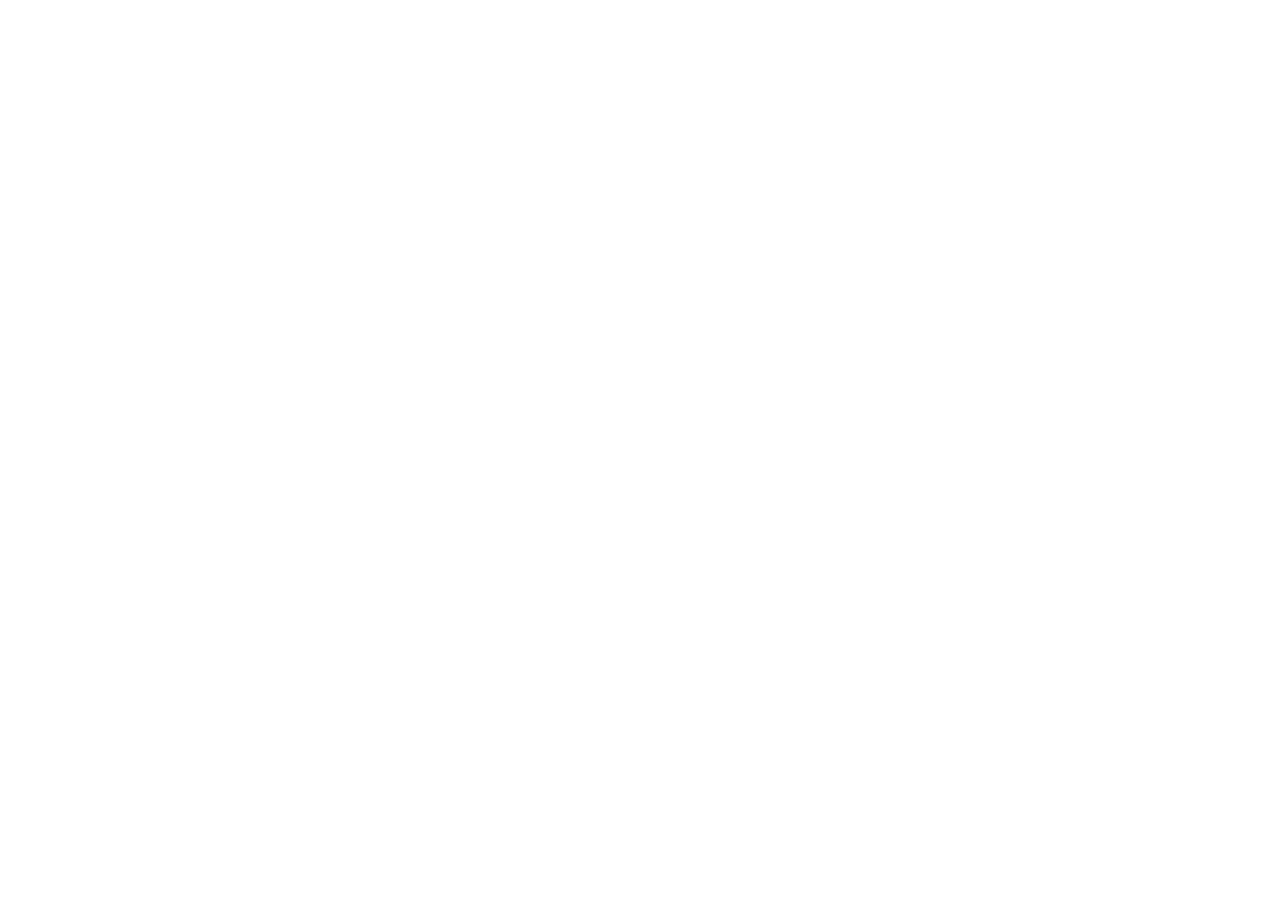
==== UI/Astro/index.html @ 7f5d5223 "create new folder for new ui" ====
<!DOCTYPE html>
<html lang="en">
<head>
    <meta charset="UTF-8">
    <meta name="viewport" content="width=device-width, initial-scale=1.0">
    <title>Astro</title>
    <link rel="stylesheet" href="style.css">
</head>
<body>
    
</body>
</html>
---- UI/Astro/style.css ----
* {
    margin: 0;
    padding: 0;
    box-sizing: border-box;
}

html, body {
    height: 100%;
    width: 100%;
}
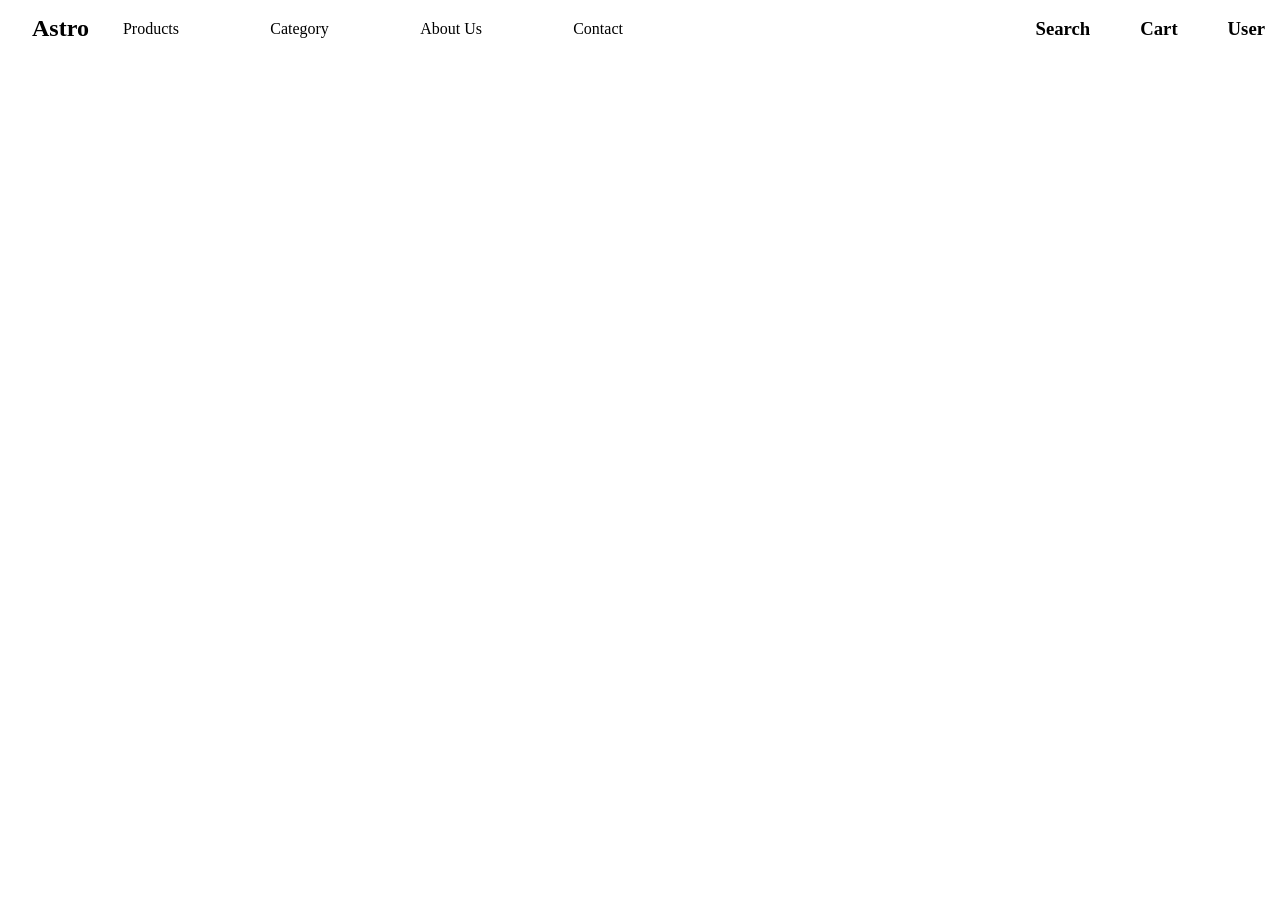
==== commit 8bbcbc6f: "complete navbar" ====
--- a/UI/Astro/index.html
+++ b/UI/Astro/index.html
@@ -7,6 +7,26 @@
     <link rel="stylesheet" href="style.css">
 </head>
 <body>
-    
+    <nav>
+        <div class="nav-left">
+            <div class="logo">
+                <h1>Astro</h1>
+            </div>
+            <div class="menu">
+                <p>Products</p>
+                <p>Category</p>
+                <p>About Us</p>
+                <p>Contact</p>
+            </div>
+        </div>
+        <div class="nav-right">
+            <div class="icon">
+                <h3>Search</h3>
+                <h3>Cart</h3>
+                <h3>User</h3>
+            </div>
+        </div>
+    </nav>
+
 </body>
 </html>
--- a/UI/Astro/style.css
+++ b/UI/Astro/style.css
@@ -9,3 +9,28 @@
     width: 100%;
 }
 
+nav{
+    display: flex;
+    justify-content: space-between;
+    align-items: center;
+    padding: 15px;
+}
+
+nav .nav-left{
+    width: 50%;
+    display: flex;
+    align-items: center;
+    justify-content: space-around;
+}
+
+.nav-left .menu{
+    width: 80%;
+    display: flex;
+    justify-content: space-between;
+    align-items: center;
+}
+
+.nav-right .icon{
+    display: flex;
+    gap: 50px;
+}
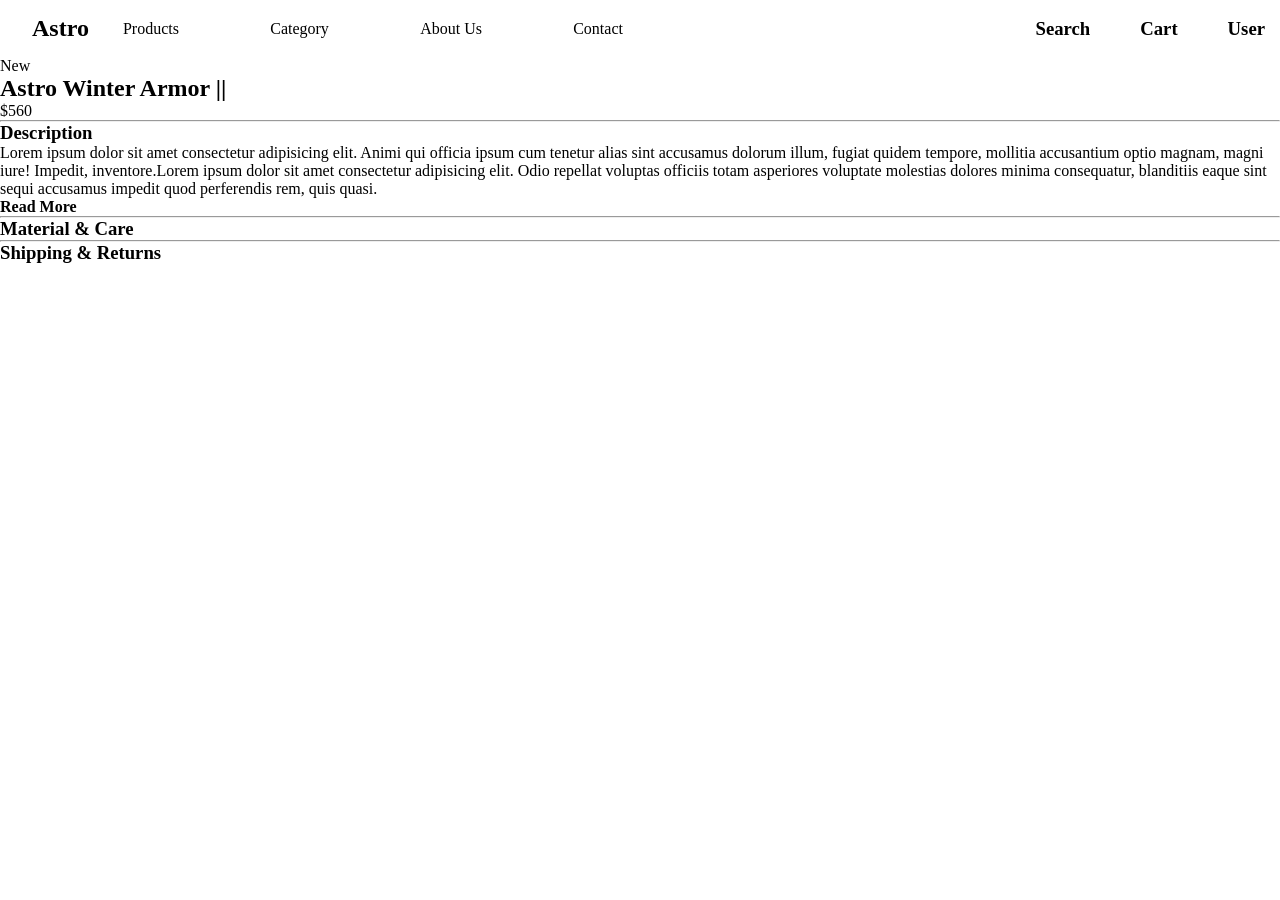
==== commit 53685e41: "create main section skeleton" ====
--- a/UI/Astro/index.html
+++ b/UI/Astro/index.html
@@ -27,6 +27,37 @@
             </div>
         </div>
     </nav>
-
+    <main>
+        <section>
+            <div class="product-detail">
+                <div class="new">
+                    <p>New</p>
+                </div>
+                <div class="product-name">
+                    <h1>Astro Winter Armor ||</h1>
+                </div>
+                <div class="product-price">
+                    <p>$560</p>
+                </div>
+                <hr>
+                <div class="product-description">
+                    <h3>Description</h3>
+                    <p>Lorem ipsum dolor sit amet consectetur adipisicing elit. Animi qui officia ipsum cum tenetur alias sint accusamus dolorum illum, fugiat quidem tempore, mollitia accusantium optio magnam, magni iure! Impedit, inventore.Lorem ipsum dolor sit amet consectetur adipisicing elit. Odio repellat voluptas officiis totam asperiores voluptate molestias dolores minima consequatur, blanditiis eaque sint sequi accusamus impedit quod perferendis rem, quis quasi.</p>
+                    <h4>Read More</h4>
+                    <hr>
+                    <h3>Material & Care</h3>
+                    <hr>
+                    <h3>Shipping & Returns</h3>
+                </div>
+            </div>
+            <div class="product">
+                <div class="product-image"></div>
+                <div class="product-fearures">
+                    
+                </div>
+            </div>
+            <div class="product-action"></div>
+        </section>
+    </main>
 </body>
 </html>
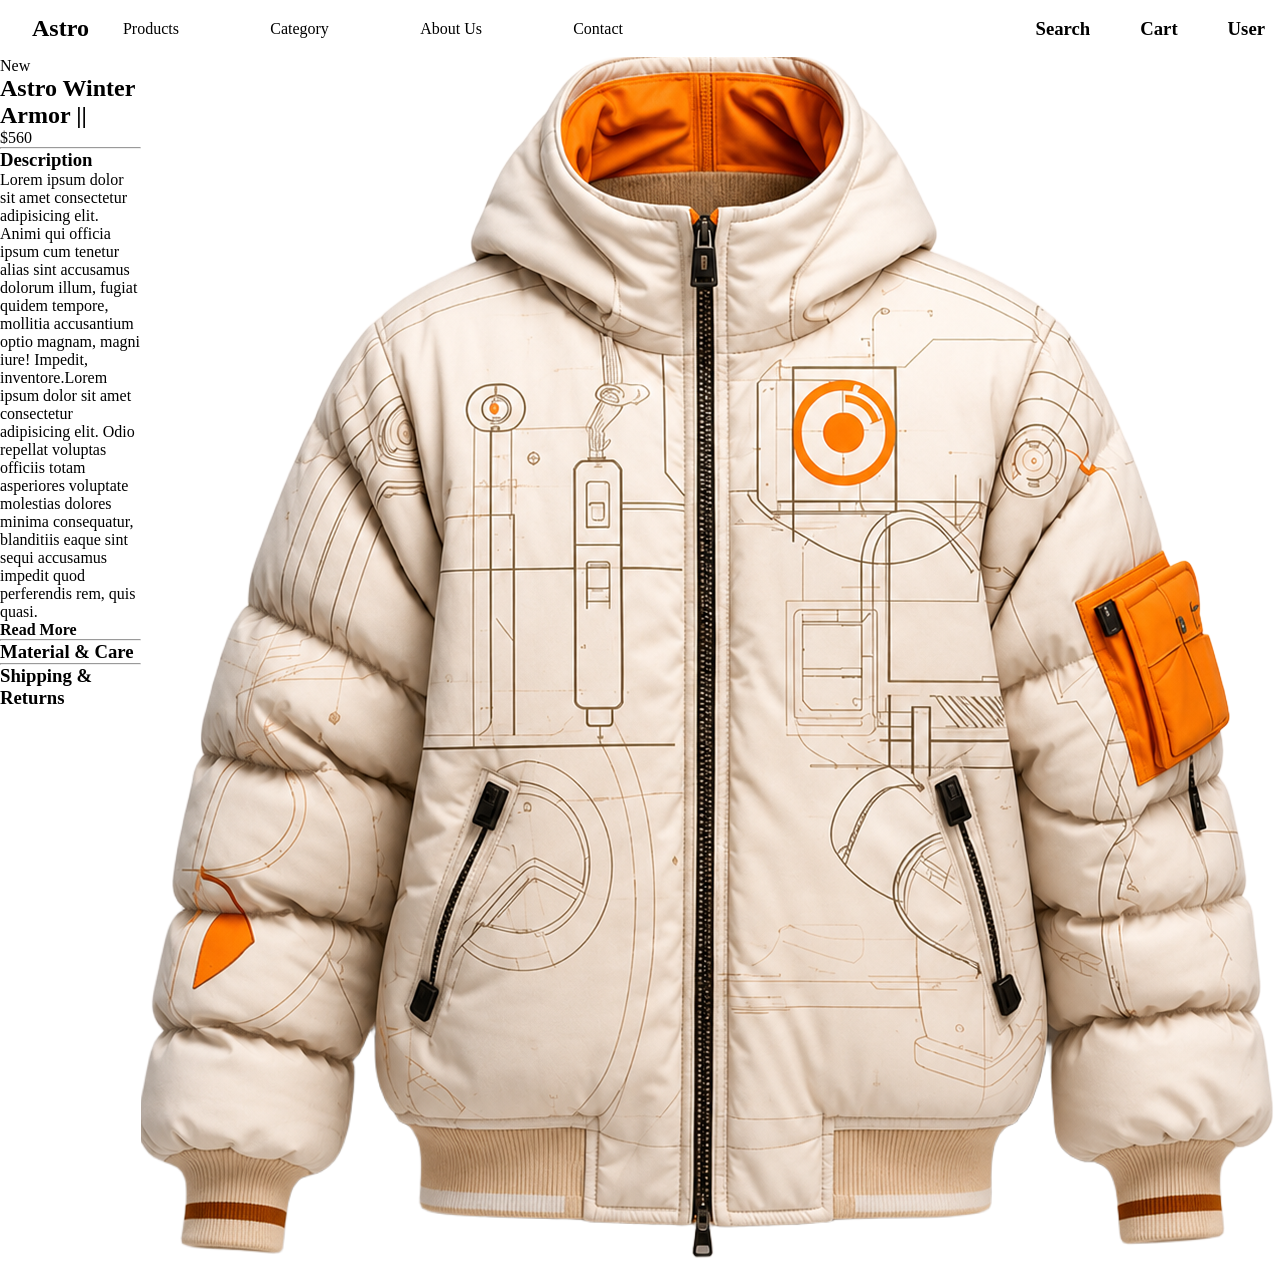
==== commit a853604c: "edit main skeleton to convert into HTML5" ====
--- a/UI/Astro/index.html
+++ b/UI/Astro/index.html
@@ -51,7 +51,9 @@
                 </div>
             </div>
             <div class="product">
-                <div class="product-image"></div>
+                <div class="product-image">
+                    <img src="assets/beige.png" alt="Main jacket">
+                </div>
                 <div class="product-fearures">
                     
                 </div>
--- a/UI/Astro/style.css
+++ b/UI/Astro/style.css
@@ -34,3 +34,7 @@
     display: flex;
     gap: 50px;
 }
+
+section{
+    display: flex;
+}
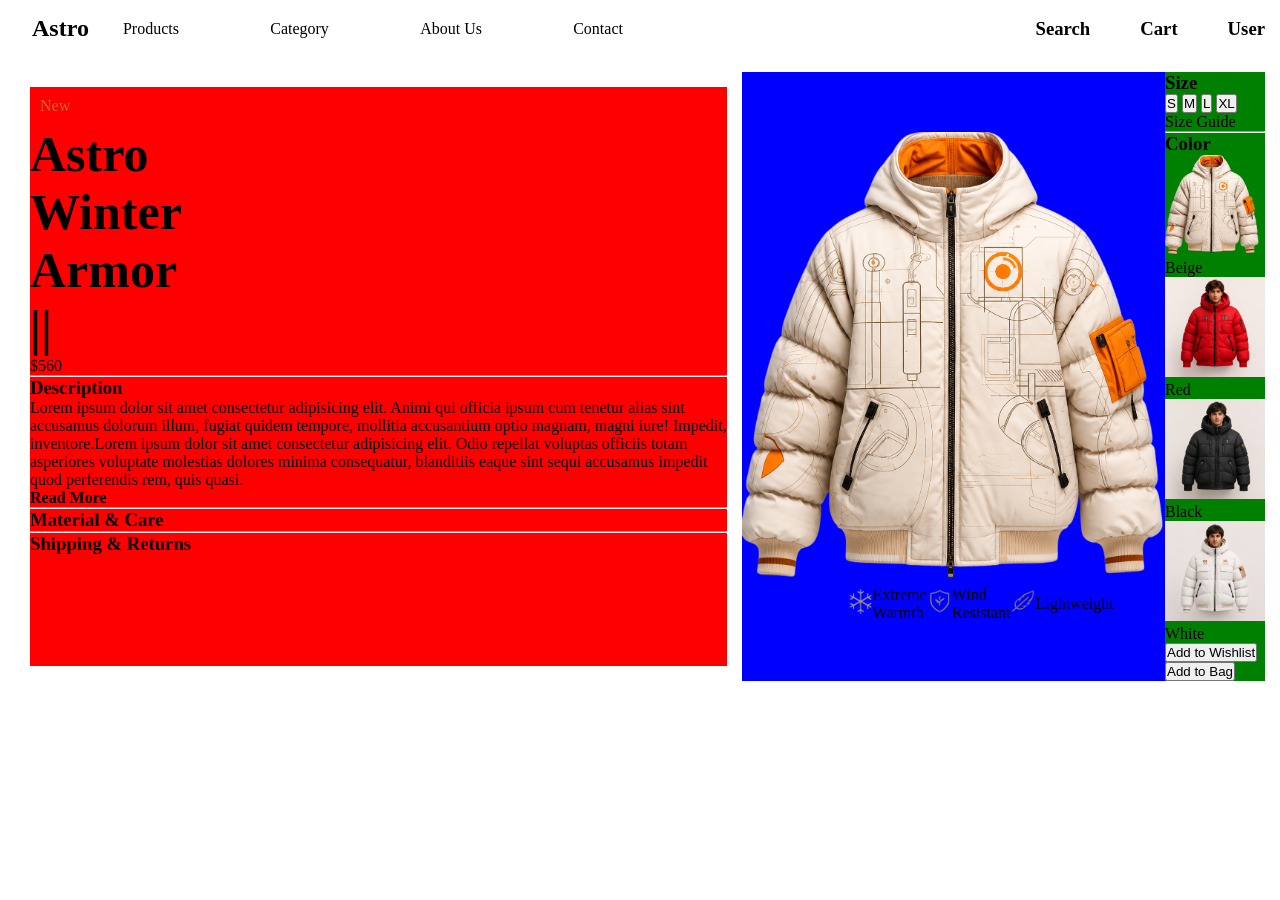
==== commit 36383a56: "edit main left side style" ====
--- a/UI/Astro/index.html
+++ b/UI/Astro/index.html
@@ -52,13 +52,91 @@
             </div>
             <div class="product">
                 <div class="product-image">
-                    <img src="assets/beige.png" alt="Main jacket">
+                    <img src="assets/beige.png" alt="Main jacket" height="450">
                 </div>
                 <div class="product-fearures">
-                    
+                    <div class="feature-icon">
+                        <img src="assets/Extreme Warmth.png" alt="Extreme Warmth" height="25">
+                    </div>
+                    <div class="feature-name">
+                        <p>Extreme Warmth</p>
+                    </div>
+                    <div class="feature-icon">
+                        <img src="assets/Wind Resistant.png" alt="Wind Resistant" height="25">
+                    </div>
+                    <div class="feature-name">
+                        <p>Wind Resistant</p>
+                    </div>
+                    <div class="feature-icon">
+                        <img src="assets/Lightweight.png" alt="Lightweight" height="25">
+                    </div>
+                    <div class="feature-name">
+                        <p>Lightweight</p>
+                    </div>
                 </div>
             </div>
-            <div class="product-action"></div>
+            <div class="product-action">
+                <div class="size">
+                    <div class="size-heading">
+                        <h3>Size</h3>
+                    </div>
+                    <div class="size-box">
+                        <button>S</button>
+                        <button>M</button>
+                        <button>L</button>
+                        <button>XL</button>
+                    </div>
+                    <div class="size-guide">
+                        <p>Size Guide</p>
+                    </div>
+                </div>
+                <hr>
+                <div class="color">
+                    <div class="color-heading">
+                        <h3>Color</h3>
+                    </div>
+                    <div class="colorbox">
+                        <div class="color-jacket">
+                            <img src="assets/beige.png" alt="beige color" height="100">
+                        </div>
+                        <div class="jacket-color">
+                            <p>Beige</p>
+                        </div>
+                    </div>
+                    <div class="colorbox">
+                        <div class="color-jacket">
+                            <img src="assets/red.png" alt="red color" height="100">
+                        </div>
+                        <div class="jacket-color">
+                            <p>Red</p>
+                        </div>
+                    </div>
+                    <div class="colorbox">
+                        <div class="color-jacket">
+                            <img src="assets/black.png" alt="black color" height="100">
+                        </div>
+                        <div class="jacket-color">
+                            <p>Black</p>
+                        </div>
+                    </div>
+                    <div class="colorbox">
+                        <div class="color-jacket">
+                            <img src="assets/white.png" alt="white color" height="100">
+                        </div>
+                        <div class="jacket-color">
+                            <p>White</p>
+                        </div>
+                    </div>
+                </div>
+                <div class="function">
+                    <div class="wishlist">
+                        <button>Add to Wishlist</button>
+                    </div>
+                    <div class="cart">
+                        <button>Add to Bag</button>
+                    </div>
+                </div>
+            </div>
         </section>
     </main>
 </body>
--- a/UI/Astro/style.css
+++ b/UI/Astro/style.css
@@ -37,4 +37,48 @@
 
 section{
     display: flex;
+    padding: 15px;
+}
+
+.product-detail{
+    background-color: red;
+    margin: 15px;
+}
+
+.new{
+    width: fit-content;
+    margin: 10px;
+}
+
+.new p{
+    color: #ca6630;
+}
+
+.product-name{
+    width: 20%;
+}
+
+.product-name h1{
+    font-size: 50px;
+}
+
+
+
+.product{
+    background-color: blue;
+    display: flex;
+    flex-direction: column;
+    justify-content: center;
+    align-items: center;
+}
+
+.product-fearures{
+    display: flex;
+    width: 50%;
+    justify-content: space-between;
+    align-items: center;
+}
+
+.product-action{
+    background-color: green;
 }
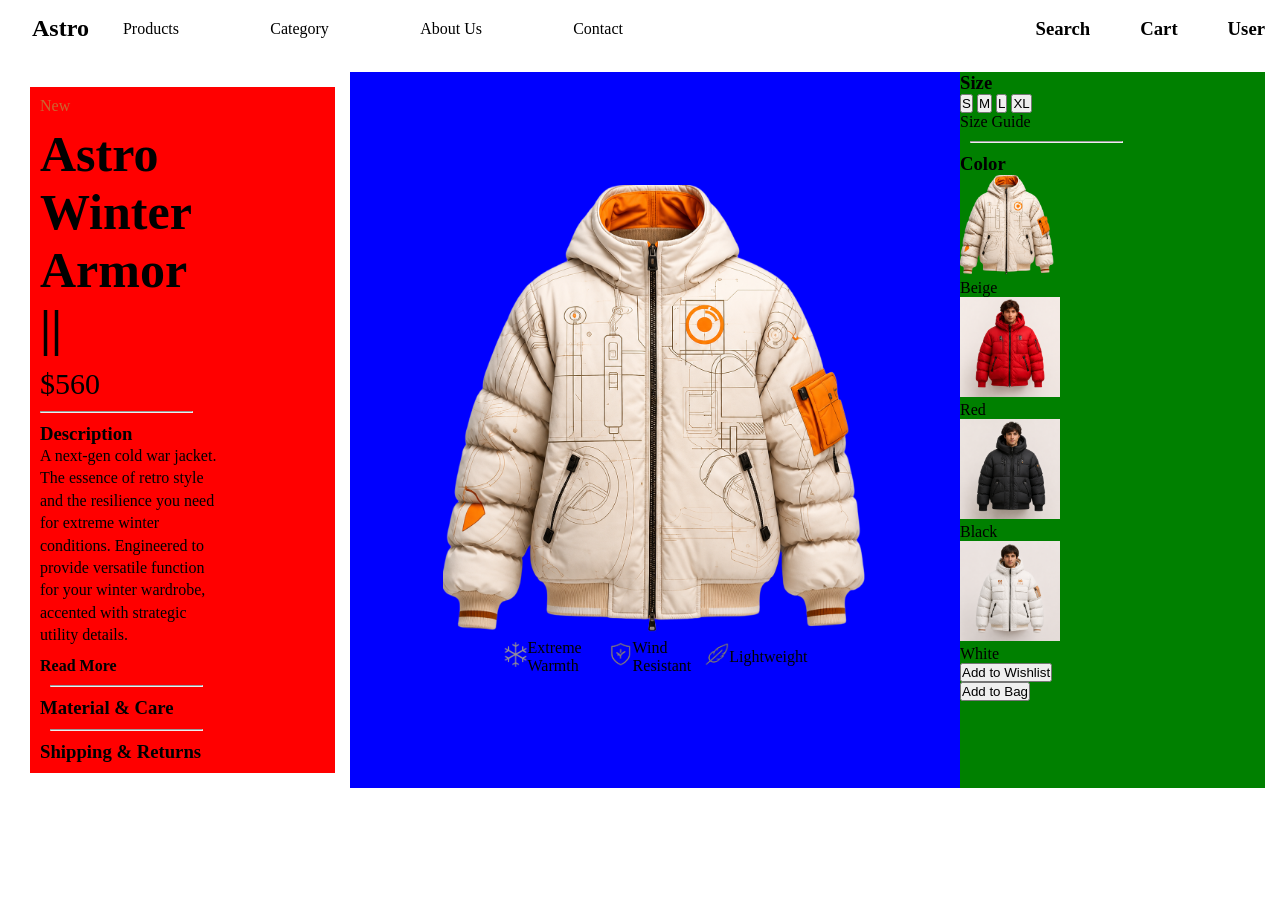
==== commit d6d53bb7: "complete main left side" ====
--- a/UI/Astro/index.html
+++ b/UI/Astro/index.html
@@ -42,7 +42,7 @@
                 <hr>
                 <div class="product-description">
                     <h3>Description</h3>
-                    <p>Lorem ipsum dolor sit amet consectetur adipisicing elit. Animi qui officia ipsum cum tenetur alias sint accusamus dolorum illum, fugiat quidem tempore, mollitia accusantium optio magnam, magni iure! Impedit, inventore.Lorem ipsum dolor sit amet consectetur adipisicing elit. Odio repellat voluptas officiis totam asperiores voluptate molestias dolores minima consequatur, blanditiis eaque sint sequi accusamus impedit quod perferendis rem, quis quasi.</p>
+                    <p>A next-gen cold war jacket. The essence of retro style and the resilience you need for extreme winter conditions. Engineered to provide versatile function for your winter wardrobe, accented with strategic utility details.</p>
                     <h4>Read More</h4>
                     <hr>
                     <h3>Material & Care</h3>
--- a/UI/Astro/style.css
+++ b/UI/Astro/style.css
@@ -43,6 +43,7 @@
 .product-detail{
     background-color: red;
     margin: 15px;
+    width: 25%;
 }
 
 .new{
@@ -55,14 +56,40 @@
 }
 
 .product-name{
-    width: 20%;
+    width: 55%;
+    margin: 10px;
 }
 
 .product-name h1{
     font-size: 50px;
 }
 
+.product-price{
+    margin: 10px;
+}
 
+.product-price p{
+    font-size: 30px;
+}
+
+hr{
+    margin: 10px;
+    width: 50%;
+}
+
+.product-description{
+    margin: 10px;
+    width: 100%;
+}
+
+.product-description p{
+    width: 60%;
+    line-height: 1.4;
+}
+
+.product-description h4{
+    margin-top: 10px;
+}
 
 .product{
     background-color: blue;
@@ -70,6 +97,7 @@
     flex-direction: column;
     justify-content: center;
     align-items: center;
+    width: 50%;
 }
 
 .product-fearures{
@@ -81,4 +109,5 @@
 
 .product-action{
     background-color: green;
+    width: 25%;
 }
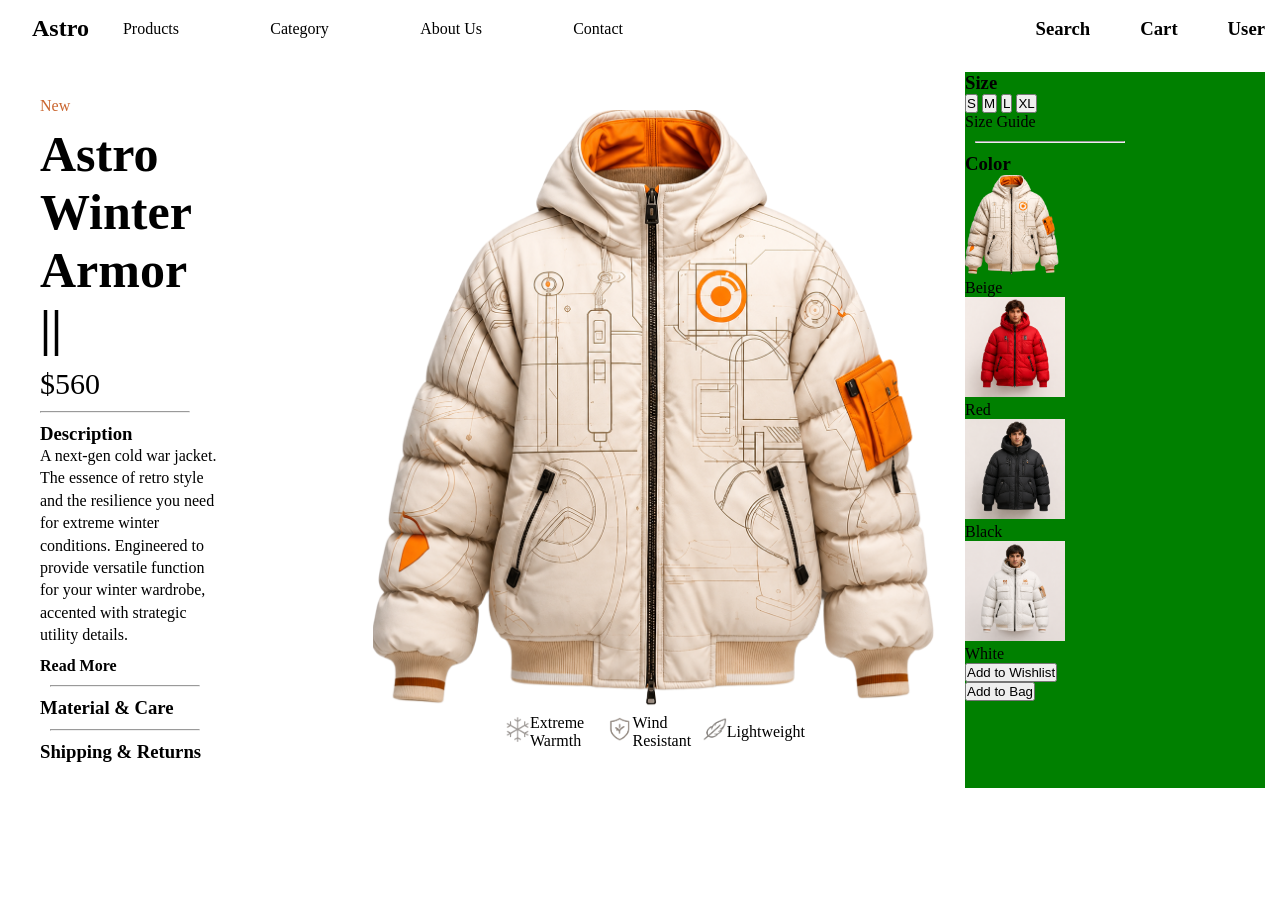
==== commit 4d75f07c: "complete main center side" ====
--- a/UI/Astro/index.html
+++ b/UI/Astro/index.html
@@ -52,7 +52,7 @@
             </div>
             <div class="product">
                 <div class="product-image">
-                    <img src="assets/beige.png" alt="Main jacket" height="450">
+                    <img src="assets/beige.png" alt="Main jacket" height="600">
                 </div>
                 <div class="product-fearures">
                     <div class="feature-icon">
--- a/UI/Astro/style.css
+++ b/UI/Astro/style.css
@@ -41,7 +41,6 @@
 }
 
 .product-detail{
-    background-color: red;
     margin: 15px;
     width: 25%;
 }
@@ -92,7 +91,7 @@
 }
 
 .product{
-    background-color: blue;
+    margin: 0px 10px;
     display: flex;
     flex-direction: column;
     justify-content: center;
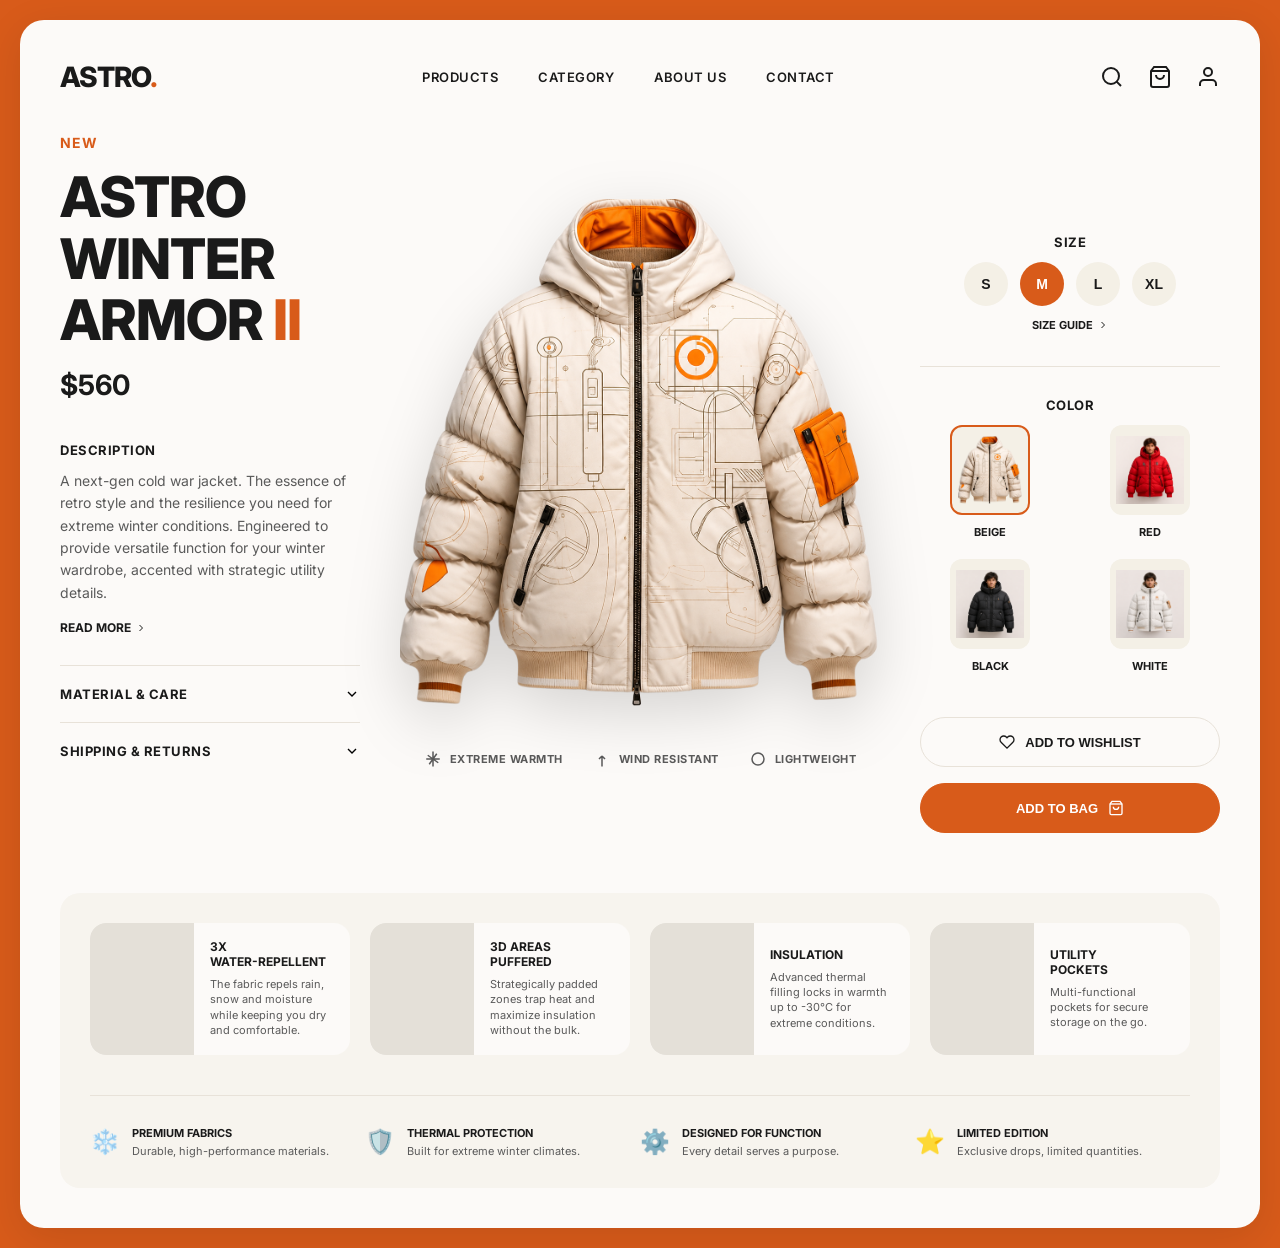
==== commit c481319b: "i complete this ui using AI" ====
--- a/UI/Astro/index.html
+++ b/UI/Astro/index.html
@@ -3,141 +3,188 @@
 <head>
     <meta charset="UTF-8">
     <meta name="viewport" content="width=device-width, initial-scale=1.0">
-    <title>Astro</title>
+    <title>Astro Winter Armor II</title>
+    <link href="https://fonts.googleapis.com/css2?family=Inter:wght@400;500;600;700;800&display=swap" rel="stylesheet">
     <link rel="stylesheet" href="style.css">
 </head>
 <body>
-    <nav>
-        <div class="nav-left">
+    <div class="app-wrapper">
+        <nav>
             <div class="logo">
-                <h1>Astro</h1>
+                <h1>ASTRO<span>.</span></h1>
             </div>
             <div class="menu">
-                <p>Products</p>
-                <p>Category</p>
-                <p>About Us</p>
-                <p>Contact</p>
+                <a href="#">PRODUCTS</a>
+                <a href="#">CATEGORY</a>
+                <a href="#">ABOUT US</a>
+                <a href="#">CONTACT</a>
             </div>
-        </div>
-        <div class="nav-right">
-            <div class="icon">
-                <h3>Search</h3>
-                <h3>Cart</h3>
-                <h3>User</h3>
+            <div class="nav-icons">
+                <!-- Using inline SVG for accurate icons -->
+                <svg width="24" height="24" viewBox="0 0 24 24" fill="none" stroke="currentColor" stroke-width="2"><circle cx="11" cy="11" r="8"/><path d="M21 21l-4.35-4.35"/></svg>
+                <svg width="24" height="24" viewBox="0 0 24 24" fill="none" stroke="currentColor" stroke-width="2"><path d="M6 2L3 6v14a2 2 0 0 0 2 2h14a2 2 0 0 0 2-2V6l-3-4z"/><line x1="3" y1="6" x2="21" y2="6"/><path d="M16 10a4 4 0 0 1-8 0"/></svg>
+                <svg width="24" height="24" viewBox="0 0 24 24" fill="none" stroke="currentColor" stroke-width="2"><path d="M20 21v-2a4 4 0 0 0-4-4H8a4 4 0 0 0-4 4v2"/><circle cx="12" cy="7" r="4"/></svg>
             </div>
-        </div>
-    </nav>
-    <main>
-        <section>
-            <div class="product-detail">
-                <div class="new">
-                    <p>New</p>
+        </nav>
+
+        <main>
+            <!-- LEFT COLUMN: Product Details -->
+            <section class="product-info">
+                <div class="badge-new">NEW</div>
+                <h1 class="product-title">ASTRO<br>WINTER<br>ARMOR <span>II</span></h1>
+                <p class="product-price">$560</p>
+                
+                <div class="description-section">
+                    <h3>DESCRIPTION</h3>
+                    <p class="desc-text">A next-gen cold war jacket. The essence of retro style and the resilience you need for extreme winter conditions. Engineered to provide versatile function for your winter wardrobe, accented with strategic utility details.</p>
+                    <a href="#" class="read-more">READ MORE <svg width="12" height="12" viewBox="0 0 24 24" fill="none" stroke="currentColor" stroke-width="2"><path d="M9 18l6-6-6-6"/></svg></a>
                 </div>
-                <div class="product-name">
-                    <h1>Astro Winter Armor ||</h1>
+
+                <div class="accordion">
+                    <div class="accordion-item">
+                        <h3>MATERIAL & CARE</h3>
+                        <svg width="16" height="16" viewBox="0 0 24 24" fill="none" stroke="currentColor" stroke-width="2"><path d="M6 9l6 6 6-6"/></svg>
+                    </div>
+                    <div class="accordion-item">
+                        <h3>SHIPPING & RETURNS</h3>
+                        <svg width="16" height="16" viewBox="0 0 24 24" fill="none" stroke="currentColor" stroke-width="2"><path d="M6 9l6 6 6-6"/></svg>
+                    </div>
                 </div>
-                <div class="product-price">
-                    <p>$560</p>
+            </section>
+
+            <!-- CENTER COLUMN: Product Image -->
+            <section class="product-showcase">
+                <img src="assets/beige.png" alt="Main jacket" class="main-image">
+                <div class="feature-tags">
+                    <div class="tag">
+                        <svg width="18" height="18" viewBox="0 0 24 24" fill="none" stroke="currentColor" stroke-width="2"><path d="M12 2v20M17 5l-10 14M21 12H3M19 17L5 7"/></svg>
+                        EXTREME WARMTH
+                    </div>
+                    <div class="tag">
+                        <svg width="18" height="18" viewBox="0 0 24 24" fill="none" stroke="currentColor" stroke-width="2"><path d="M12 22V8M12 8L8 12M12 8l4 4"/></svg>
+                        WIND RESISTANT
+                    </div>
+                    <div class="tag">
+                        <svg width="18" height="18" viewBox="0 0 24 24" fill="none" stroke="currentColor" stroke-width="2"><path d="M20 12c0 4.418-3.582 8-8 8s-8-3.582-8-8 3.582-8 8-8 8 3.582 8 8z"/></svg>
+                        LIGHTWEIGHT
+                    </div>
                 </div>
-                <hr>
-                <div class="product-description">
-                    <h3>Description</h3>
-                    <p>A next-gen cold war jacket. The essence of retro style and the resilience you need for extreme winter conditions. Engineered to provide versatile function for your winter wardrobe, accented with strategic utility details.</p>
-                    <h4>Read More</h4>
-                    <hr>
-                    <h3>Material & Care</h3>
-                    <hr>
-                    <h3>Shipping & Returns</h3>
+            </section>
+
+            <!-- RIGHT COLUMN: Actions -->
+            <section class="product-actions">
+                <div class="action-group">
+                    <h3>SIZE</h3>
+                    <div class="size-selector">
+                        <button class="size-btn">S</button>
+                        <button class="size-btn active">M</button>
+                        <button class="size-btn">L</button>
+                        <button class="size-btn">XL</button>
+                    </div>
+                    <a href="#" class="size-guide">SIZE GUIDE <svg width="12" height="12" viewBox="0 0 24 24" fill="none" stroke="currentColor" stroke-width="2"><path d="M9 18l6-6-6-6"/></svg></a>
                 </div>
-            </div>
-            <div class="product">
-                <div class="product-image">
-                    <img src="assets/beige.png" alt="Main jacket" height="600">
+
+                <hr class="divider">
+
+                <div class="action-group">
+                    <h3>COLOR</h3>
+                    <div class="color-grid">
+                        <div class="color-option active">
+                            <div class="color-thumb"><img src="assets/beige.png" alt="Beige"></div>
+                            <p>BEIGE</p>
+                        </div>
+                        <div class="color-option">
+                            <div class="color-thumb"><img src="assets/red.png" alt="Red"></div>
+                            <p>RED</p>
+                        </div>
+                        <div class="color-option">
+                            <div class="color-thumb"><img src="assets/black.png" alt="Black"></div>
+                            <p>BLACK</p>
+                        </div>
+                        <div class="color-option">
+                            <div class="color-thumb"><img src="assets/white.png" alt="White"></div>
+                            <p>WHITE</p>
+                        </div>
+                    </div>
                 </div>
-                <div class="product-fearures">
-                    <div class="feature-icon">
-                        <img src="assets/Extreme Warmth.png" alt="Extreme Warmth" height="25">
+
+                <div class="action-buttons">
+                    <button class="btn-wishlist">
+                        <svg width="16" height="16" viewBox="0 0 24 24" fill="none" stroke="currentColor" stroke-width="2"><path d="M20.84 4.61a5.5 5.5 0 0 0-7.78 0L12 5.67l-1.06-1.06a5.5 5.5 0 0 0-7.78 7.78l1.06 1.06L12 21.23l7.78-7.78 1.06-1.06a5.5 5.5 0 0 0 0-7.78z"/></svg>
+                        ADD TO WISHLIST
+                    </button>
+                    <button class="btn-cart">
+                        ADD TO BAG
+                        <svg width="16" height="16" viewBox="0 0 24 24" fill="none" stroke="currentColor" stroke-width="2"><path d="M6 2L3 6v14a2 2 0 0 0 2 2h14a2 2 0 0 0 2-2V6l-3-4z"/><line x1="3" y1="6" x2="21" y2="6"/><path d="M16 10a4 4 0 0 1-8 0"/></svg>
+                    </button>
+                </div>
+            </section>
+        </main>
+
+        <!-- BOTTOM SECTION: Details & Specs -->
+        <section class="bottom-details">
+            <div class="detail-cards">
+                <div class="card">
+                    <div class="card-img bg-gray"></div>
+                    <div class="card-text">
+                        <h4>3X<br>WATER-REPELLENT</h4>
+                        <p>The fabric repels rain, snow and moisture while keeping you dry and comfortable.</p>
                     </div>
-                    <div class="feature-name">
-                        <p>Extreme Warmth</p>
+                </div>
+                <div class="card">
+                    <div class="card-img bg-gray"></div>
+                    <div class="card-text">
+                        <h4>3D AREAS<br>PUFFERED</h4>
+                        <p>Strategically padded zones trap heat and maximize insulation without the bulk.</p>
                     </div>
-                    <div class="feature-icon">
-                        <img src="assets/Wind Resistant.png" alt="Wind Resistant" height="25">
+                </div>
+                <div class="card">
+                    <div class="card-img bg-gray"></div>
+                    <div class="card-text">
+                        <h4>INSULATION</h4>
+                        <p>Advanced thermal filling locks in warmth up to -30°C for extreme conditions.</p>
                     </div>
-                    <div class="feature-name">
-                        <p>Wind Resistant</p>
-                    </div>
-                    <div class="feature-icon">
-                        <img src="assets/Lightweight.png" alt="Lightweight" height="25">
-                    </div>
-                    <div class="feature-name">
-                        <p>Lightweight</p>
+                </div>
+                <div class="card">
+                    <div class="card-img bg-gray"></div>
+                    <div class="card-text">
+                        <h4>UTILITY<br>POCKETS</h4>
+                        <p>Multi-functional pockets for secure storage on the go.</p>
                     </div>
                 </div>
             </div>
-            <div class="product-action">
-                <div class="size">
-                    <div class="size-heading">
-                        <h3>Size</h3>
-                    </div>
-                    <div class="size-box">
-                        <button>S</button>
-                        <button>M</button>
-                        <button>L</button>
-                        <button>XL</button>
-                    </div>
-                    <div class="size-guide">
-                        <p>Size Guide</p>
+
+            <div class="spec-icons">
+                <div class="spec">
+                    <div class="spec-icon">❄️</div>
+                    <div class="spec-info">
+                        <h4>PREMIUM FABRICS</h4>
+                        <p>Durable, high-performance materials.</p>
                     </div>
                 </div>
-                <hr>
-                <div class="color">
-                    <div class="color-heading">
-                        <h3>Color</h3>
-                    </div>
-                    <div class="colorbox">
-                        <div class="color-jacket">
-                            <img src="assets/beige.png" alt="beige color" height="100">
-                        </div>
-                        <div class="jacket-color">
-                            <p>Beige</p>
-                        </div>
-                    </div>
-                    <div class="colorbox">
-                        <div class="color-jacket">
-                            <img src="assets/red.png" alt="red color" height="100">
-                        </div>
-                        <div class="jacket-color">
-                            <p>Red</p>
-                        </div>
-                    </div>
-                    <div class="colorbox">
-                        <div class="color-jacket">
-                            <img src="assets/black.png" alt="black color" height="100">
-                        </div>
-                        <div class="jacket-color">
-                            <p>Black</p>
-                        </div>
-                    </div>
-                    <div class="colorbox">
-                        <div class="color-jacket">
-                            <img src="assets/white.png" alt="white color" height="100">
-                        </div>
-                        <div class="jacket-color">
-                            <p>White</p>
-                        </div>
+                <div class="spec">
+                    <div class="spec-icon">🛡️</div>
+                    <div class="spec-info">
+                        <h4>THERMAL PROTECTION</h4>
+                        <p>Built for extreme winter climates.</p>
                     </div>
                 </div>
-                <div class="function">
-                    <div class="wishlist">
-                        <button>Add to Wishlist</button>
+                <div class="spec">
+                    <div class="spec-icon">⚙️</div>
+                    <div class="spec-info">
+                        <h4>DESIGNED FOR FUNCTION</h4>
+                        <p>Every detail serves a purpose.</p>
                     </div>
-                    <div class="cart">
-                        <button>Add to Bag</button>
+                </div>
+                <div class="spec">
+                    <div class="spec-icon">⭐</div>
+                    <div class="spec-info">
+                        <h4>LIMITED EDITION</h4>
+                        <p>Exclusive drops, limited quantities.</p>
                     </div>
                 </div>
             </div>
         </section>
-    </main>
+    </div>
 </body>
 </html>
--- a/UI/Astro/style.css
+++ b/UI/Astro/style.css
@@ -1,112 +1,402 @@
+:root {
+    --bg-main: #fcfaf8;
+    --bg-frame: #d85b1a;
+    --orange-primary: #d85b1a;
+    --text-dark: #1a1a1a;
+    --text-light: #5a5a5a;
+    --border-light: #e8e2d9;
+    --card-bg: #f4f0e6;
+}
+
 * {
     margin: 0;
     padding: 0;
     box-sizing: border-box;
 }
 
-html, body {
-    height: 100%;
+body {
+    font-family: 'Inter', sans-serif;
+    background-color: var(--bg-frame);
+    padding: 20px;
+    min-height: 100vh;
+    display: flex;
+    justify-content: center;
+    align-items: center;
+}
+
+.app-wrapper {
+    background-color: var(--bg-main);
     width: 100%;
-}
-
-nav{
+    max-width: 1600px;
+    border-radius: 24px;
+    padding: 40px;
+    box-shadow: 0 10px 40px rgba(0,0,0,0.1);
+}
+
+/* ================= NAV ================= */
+nav {
     display: flex;
     justify-content: space-between;
     align-items: center;
-    padding: 15px;
-}
-
-nav .nav-left{
-    width: 50%;
-    display: flex;
-    align-items: center;
-    justify-content: space-around;
-}
-
-.nav-left .menu{
-    width: 80%;
+    margin-bottom: 40px;
+}
+
+.logo h1 {
+    font-size: 28px;
+    font-weight: 800;
+    letter-spacing: -1px;
+    color: var(--text-dark);
+}
+
+.logo span {
+    color: var(--orange-primary);
+}
+
+.menu {
+    display: flex;
+    gap: 40px;
+}
+
+.menu a {
+    text-decoration: none;
+    color: var(--text-dark);
+    font-size: 13px;
+    font-weight: 600;
+    letter-spacing: 0.5px;
+}
+
+.nav-icons {
+    display: flex;
+    gap: 24px;
+    color: var(--text-dark);
+}
+
+.nav-icons svg {
+    cursor: pointer;
+}
+
+/* ================= MAIN LAYOUT (FLEX) ================= */
+main {
     display: flex;
     justify-content: space-between;
-    align-items: center;
-}
-
-.nav-right .icon{
-    display: flex;
-    gap: 50px;
-}
-
-section{
-    display: flex;
-    padding: 15px;
-}
-
-.product-detail{
-    margin: 15px;
-    width: 25%;
-}
-
-.new{
-    width: fit-content;
-    margin: 10px;
-}
-
-.new p{
-    color: #ca6630;
-}
-
-.product-name{
-    width: 55%;
-    margin: 10px;
-}
-
-.product-name h1{
-    font-size: 50px;
-}
-
-.product-price{
-    margin: 10px;
-}
-
-.product-price p{
-    font-size: 30px;
-}
-
-hr{
-    margin: 10px;
-    width: 50%;
-}
-
-.product-description{
-    margin: 10px;
+    gap: 40px;
+    margin-bottom: 60px;
+}
+
+/* ================= LEFT: PRODUCT INFO ================= */
+.product-info {
+    flex: 0 0 300px; /* Fixed width of 300px */
+}
+
+.badge-new {
+    color: var(--orange-primary);
+    font-size: 14px;
+    font-weight: 700;
+    margin-bottom: 16px;
+    letter-spacing: 1px;
+}
+
+.product-title {
+    font-size: 56px;
+    font-weight: 800;
+    line-height: 1.1;
+    color: var(--text-dark);
+    margin-bottom: 16px;
+    letter-spacing: -1px;
+}
+
+.product-title span {
+    color: var(--orange-primary);
+}
+
+.product-price {
+    font-size: 28px;
+    font-weight: 700;
+    color: var(--text-dark);
+    margin-bottom: 40px;
+}
+
+.description-section {
+    margin-bottom: 30px;
+}
+
+.description-section h3, .accordion-item h3, .action-group h3 {
+    font-size: 13px;
+    font-weight: 700;
+    margin-bottom: 12px;
+    color: var(--text-dark);
+    letter-spacing: 0.5px;
+}
+
+.desc-text {
+    font-size: 14px;
+    line-height: 1.6;
+    color: var(--text-light);
+    margin-bottom: 16px;
+}
+
+.read-more {
+    display: flex;
+    align-items: center;
+    gap: 4px;
+    text-decoration: none;
+    font-size: 12px;
+    font-weight: 700;
+    color: var(--text-dark);
+}
+
+.accordion-item {
+    display: flex;
+    justify-content: space-between;
+    align-items: center;
+    padding: 20px 0;
+    border-top: 1px solid var(--border-light);
+    cursor: pointer;
+}
+
+.accordion-item h3 {
+    margin-bottom: 0;
+}
+
+/* ================= CENTER: SHOWCASE ================= */
+.product-showcase {
+    flex: 1; /* Takes up all remaining center space */
+    display: flex;
+    flex-direction: column;
+    align-items: center;
+    justify-content: center;
+}
+
+.main-image {
     width: 100%;
-}
-
-.product-description p{
+    max-width: 600px;
+    object-fit: contain;
+    margin-bottom: 40px;
+    filter: drop-shadow(0 20px 30px rgba(0,0,0,0.15));
+}
+
+.feature-tags {
+    display: flex;
+    gap: 30px;
+}
+
+.tag {
+    display: flex;
+    align-items: center;
+    gap: 8px;
+    font-size: 11px;
+    font-weight: 700;
+    color: var(--text-light);
+    letter-spacing: 0.5px;
+}
+
+/* ================= RIGHT: ACTIONS ================= */
+.product-actions {
+    flex: 0 0 300px; /* Fixed width of 300px */
+    display: flex;
+    flex-direction: column;
+    padding-top: 100px;
+}
+
+.action-group {
+    display: flex;
+    flex-direction: column;
+    align-items: center;
+    margin-bottom: 24px;
+}
+
+.size-selector {
+    display: flex;
+    gap: 12px;
+    margin-bottom: 12px;
+}
+
+.size-btn {
+    width: 44px;
+    height: 44px;
+    border-radius: 50%;
+    border: none;
+    background-color: var(--card-bg);
+    color: var(--text-dark);
+    font-weight: 600;
+    font-size: 14px;
+    cursor: pointer;
+    transition: 0.2s;
+}
+
+.size-btn.active, .size-btn:hover {
+    background-color: var(--orange-primary);
+    color: white;
+}
+
+.size-guide {
+    display: flex;
+    align-items: center;
+    gap: 4px;
+    text-decoration: none;
+    font-size: 11px;
+    font-weight: 700;
+    color: var(--text-dark);
+}
+
+.divider {
+    border: none;
+    border-top: 1px solid var(--border-light);
+    margin: 10px 0 30px 0;
+}
+
+/* FLEXBOX COLOR GRID */
+.color-grid {
+    display: flex;
+    flex-wrap: wrap;
+    gap: 20px;
+    justify-content: space-between;
+}
+
+.color-option {
+    flex: 0 0 calc(50% - 10px); /* Forces 2 columns accounting for the 20px gap */
+    display: flex;
+    flex-direction: column;
+    align-items: center;
+    gap: 10px;
+    cursor: pointer;
+}
+
+.color-thumb {
+    width: 80px;
+    height: 90px;
+    background-color: var(--card-bg);
+    border-radius: 12px;
+    display: flex;
+    justify-content: center;
+    align-items: center;
+    border: 2px solid transparent;
+    transition: 0.2s;
+}
+
+.color-thumb img {
+    height: 80%;
+    object-fit: contain;
+}
+
+.color-option.active .color-thumb {
+    border-color: var(--orange-primary);
+}
+
+.color-option p {
+    font-size: 11px;
+    font-weight: 700;
+    color: var(--text-dark);
+}
+
+.action-buttons {
+    display: flex;
+    flex-direction: column;
+    gap: 16px;
+    margin-top: 20px;
+}
+
+.btn-wishlist, .btn-cart {
+    width: 100%;
+    padding: 16px;
+    border-radius: 30px;
+    font-size: 13px;
+    font-weight: 700;
+    display: flex;
+    justify-content: center;
+    align-items: center;
+    gap: 10px;
+    cursor: pointer;
+    transition: 0.2s;
+}
+
+.btn-wishlist {
+    background: transparent;
+    border: 1px solid var(--border-light);
+    color: var(--text-dark);
+}
+
+.btn-cart {
+    background: var(--orange-primary);
+    border: 1px solid var(--orange-primary);
+    color: white;
+}
+
+.btn-wishlist:hover { border-color: var(--text-dark); }
+.btn-cart:hover { background: #bf4d12; }
+
+/* ================= BOTTOM DETAILS (FLEX) ================= */
+.bottom-details {
+    background-color: #f7f4ee;
+    border-radius: 20px;
+    padding: 30px;
+    margin-top: 20px;
+}
+
+.detail-cards {
+    display: flex;
+    gap: 20px;
+    margin-bottom: 40px;
+}
+
+.card {
+    flex: 1; /* Allows the 4 cards to evenly distribute the width */
+    display: flex;
+    background-color: var(--bg-main);
+    border-radius: 16px;
+    overflow: hidden;
+}
+
+.card-img {
+    width: 40%;
+    background-color: #e4e0d8;
+}
+
+.card-text {
+    padding: 16px;
     width: 60%;
+    display: flex;
+    flex-direction: column;
+    justify-content: center;
+}
+
+.card-text h4 {
+    font-size: 12px;
+    margin-bottom: 8px;
+    color: var(--text-dark);
+}
+
+.card-text p {
+    font-size: 11px;
+    color: var(--text-light);
     line-height: 1.4;
 }
 
-.product-description h4{
-    margin-top: 10px;
-}
-
-.product{
-    margin: 0px 10px;
-    display: flex;
-    flex-direction: column;
-    justify-content: center;
-    align-items: center;
-    width: 50%;
-}
-
-.product-fearures{
-    display: flex;
-    width: 50%;
+.spec-icons {
+    display: flex;
     justify-content: space-between;
-    align-items: center;
-}
-
-.product-action{
-    background-color: green;
-    width: 25%;
+    padding-top: 30px;
+    border-top: 1px solid var(--border-light);
+}
+
+.spec {
+    display: flex;
+    align-items: center;
+    gap: 12px;
+    flex: 1; /* Ensures equal spacing between specs */
+}
+
+.spec-icon {
+    font-size: 24px;
+}
+
+.spec-info h4 {
+    font-size: 11px;
+    color: var(--text-dark);
+    margin-bottom: 4px;
+}
+
+.spec-info p {
+    font-size: 11px;
+    color: var(--text-light);
 }
